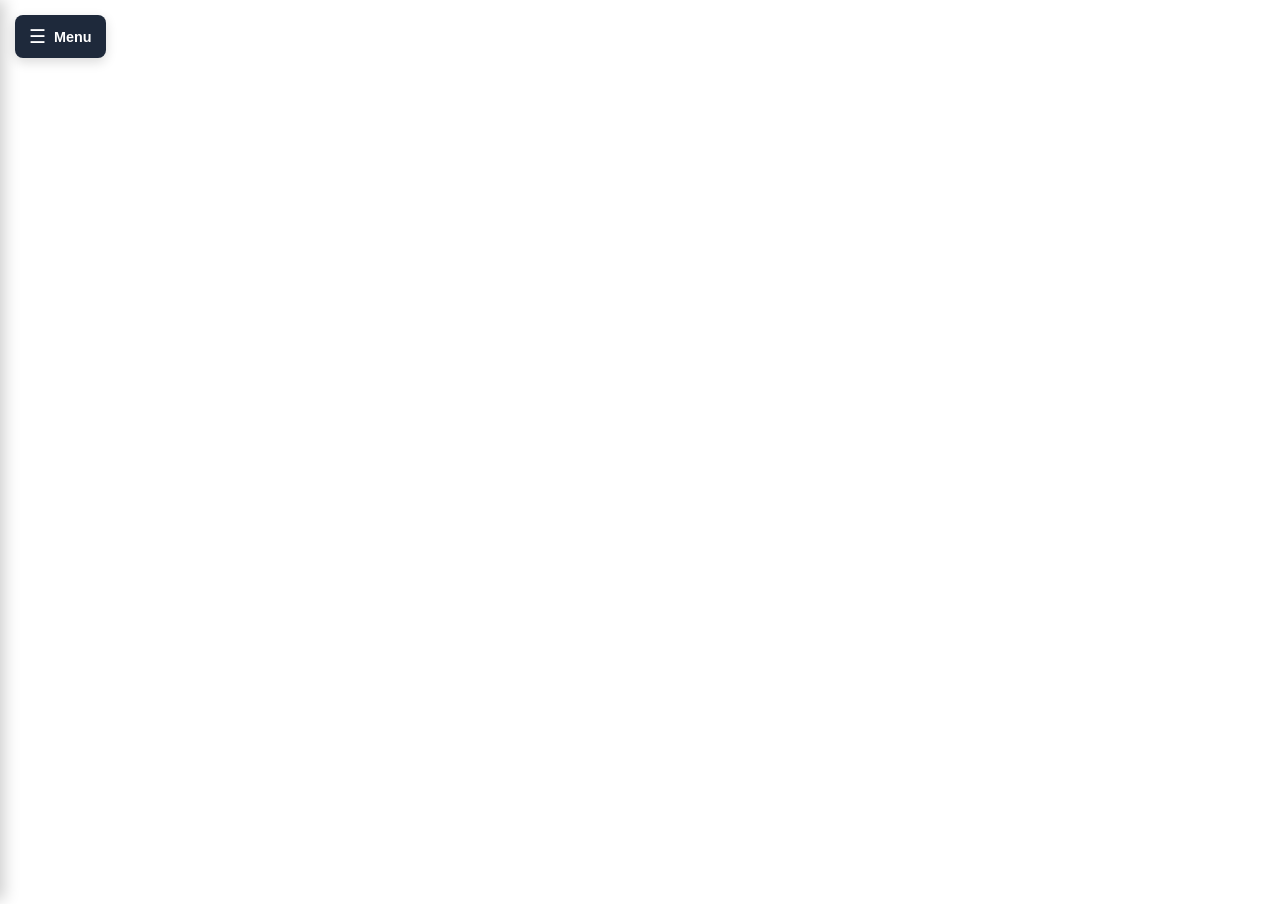
==== index.html @ ce65e7d9 "v1" ====
<!DOCTYPE html>
<html lang="nl">
    <head>
    <meta charset="UTF-8">
    <meta name="viewport" content="width=device-width, initial-scale=1.0">
    <title>Onderwijs Hub</title>
    <style>
        * {
        box-sizing: border-box;
        margin: 0;
        padding: 0;
        }
        body, html {
        width: 100%;
        height: 100%;
        font-family: system-ui, -apple-system, sans-serif;
        overflow: hidden; /* Voorkomt dubbele scrollbalken */
        }

        /* Floating Hamburger Button */
        .menu-toggle {
        position: fixed;
        top: 15px;
        left: 15px;
        z-index: 1000; /* Zorgt dat de knop ALTIJD boven de iframe zweeft */
        background-color: #1e293b;
        color: #fff;
        border: none;
        padding: 10px 14px;
        border-radius: 8px;
        cursor: pointer;
        box-shadow: 0 4px 12px rgba(0,0,0,0.15);
        font-size: 1.2rem;
        display: flex;
        align-items: center;
        gap: 8px;
        transition: background 0.2s ease;
        }
        .menu-toggle:hover {
        background-color: #334155;
        }

        /* Off-Canvas Navigation Sidebar */
        .sidebar {
        position: fixed;
        top: 0;
        left: -280px; /* Verborgen buiten beeld */
        width: 280px;
        height: 100%;
        background-color: #0f172a;
        color: #fff;
        z-index: 999;
        transition: left 0.3s ease;
        padding: 70px 20px 20px 20px;
        box-shadow: 4px 0 15px rgba(0,0,0,0.2);
        }
        .sidebar.open {
        left: 0; /* Schuift in beeld */
        }

        .sidebar h2 {
        font-size: 1.2rem;
        margin-bottom: 20px;
        color: #94a3b8;
        text-transform: uppercase;
        letter-spacing: 1px;
        }

        .sidebar ul {
        list-style: none;
        }

        .sidebar li {
        margin-bottom: 12px;
        }

        .sidebar a {
        color: #f8fafc;
        text-decoration: none;
        font-size: 1.05rem;
        display: block;
        padding: 8px 12px;
        border-radius: 6px;
        transition: background 0.2s ease;
        }

        .sidebar a:hover, .sidebar a.active {
        background-color: #1e293b;
        color: #38bdf8;
        }

        /* Iframe Container */
        .content-frame {
        width: 100%;
        height: 100vh;
        border: none;
        }
    </style>
    </head>
    <body>

    <!-- Hamburger Button -->
    <button class="menu-toggle" id="menuBtn" aria-label="Menu openen">
        ☰ <span style="font-size: 0.9rem; font-weight: 600;">Menu</span>
    </button>

    <!-- Sidebar Navigatie -->
    <nav class="sidebar" id="sidebar">
        <h2>Onderwijs Hub</h2>
        <ul id="navList">
        <!-- Links worden dynamisch ingeladen via JavaScript -->
        </ul>
    </nav>

    <!-- Viewer Iframe -->
    <iframe id="mainViewer" class="content-frame" src="" title="Onderwijs Content"></iframe>

    <script>
        // 1. Beheer hier al je pagina's en tijdlijnen eenvoudig!
        const pages = [
        {
            title: "Muziekgeschiedenis",
            url: "https://cdn.knightlab.com/libs/timeline3/latest/embed/index.html?source=1cWqGtYuJrFkoTHvczyFmjTEz_2jFiRf_8d0-5_h_2tM"
        },
        {
            title: "Cultuurgeschiedenis",
            url: "https://cdn.knightlab.com/libs/timeline3/latest/embed/index.html?source=EXAMPLE_2"
        },
        {
            title: "Kunststromingen",
            url: "https://cdn.knightlab.com/libs/timeline3/latest/embed/index.html?source=EXAMPLE_3"
        }
        ];

        const sidebar = document.getElementById('sidebar');
        const menuBtn = document.getElementById('menuBtn');
        const navList = document.getElementById('navList');
        const mainViewer = document.getElementById('mainViewer');

        // 2. Navigatiemenu opbouwen
        function buildMenu() {
        navList.innerHTML = '';
        pages.forEach((page, index) => {
            const li = document.createElement('li');
            const a = document.createElement('a');
            a.textContent = page.title;
            a.href = "#";
            if (index === 0) a.classList.add('active');

            a.addEventListener('click', (e) => {
            e.preventDefault();
            loadPage(page.url, a);
            sidebar.classList.remove('open'); // Sluit menu na selectie
            });

            li.appendChild(a);
            navList.appendChild(li);
        });

        // Laad standaard de eerste pagina in
        if (pages.length > 0) {
            mainViewer.src = pages[0].url;
        }
        }

        // 3. Pagina/Iframe wisselen
        function loadPage(url, activeLink) {
        mainViewer.src = url;
        document.querySelectorAll('.sidebar a').forEach(link => link.classList.remove('active'));
        activeLink.classList.add('active');
        }

        // 4. Hamburger menu toggle
        menuBtn.addEventListener('click', () => {
        sidebar.classList.toggle('open');
        });

        buildMenu();
    </script>
    </body>
</html>
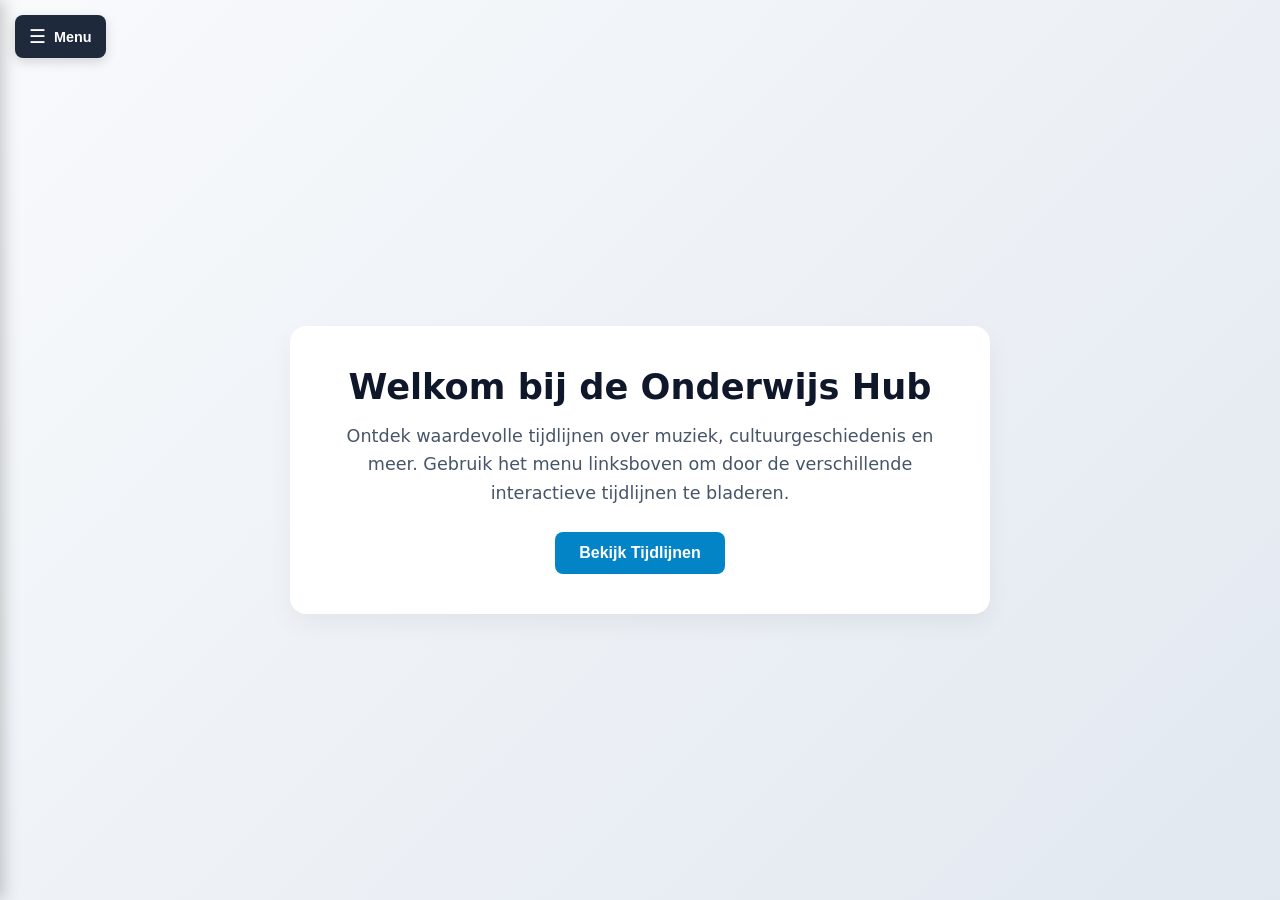
==== commit fccfa206: "v2.0" ====
--- a/index.html
+++ b/index.html
@@ -14,7 +14,7 @@
         width: 100%;
         height: 100%;
         font-family: system-ui, -apple-system, sans-serif;
-        overflow: hidden; /* Voorkomt dubbele scrollbalken */
+        overflow: hidden;
         }
 
         /* Floating Hamburger Button */
@@ -22,7 +22,7 @@
         position: fixed;
         top: 15px;
         left: 15px;
-        z-index: 1000; /* Zorgt dat de knop ALTIJD boven de iframe zweeft */
+        z-index: 1000;
         background-color: #1e293b;
         color: #fff;
         border: none;
@@ -44,7 +44,7 @@
         .sidebar {
         position: fixed;
         top: 0;
-        left: -280px; /* Verborgen buiten beeld */
+        left: -280px;
         width: 280px;
         height: 100%;
         background-color: #0f172a;
@@ -55,7 +55,7 @@
         box-shadow: 4px 0 15px rgba(0,0,0,0.2);
         }
         .sidebar.open {
-        left: 0; /* Schuift in beeld */
+        left: 0;
         }
 
         .sidebar h2 {
@@ -89,11 +89,73 @@
         color: #38bdf8;
         }
 
-        /* Iframe Container */
+        /* Viewer Container (Kan iframe of home-content zijn) */
+        .content-container {
+        width: 100%;
+        height: 100vh;
+        border: none;
+        position: absolute;
+        top: 0;
+        left: 0;
+        }
+
         .content-frame {
         width: 100%;
-        height: 100vh;
-        border: none;
+        height: 100%;
+        border: none;
+        display: none;
+        }
+        .content-frame.active {
+        display: block;
+        }
+
+        /* Stijl voor de Homepagina */
+        .home-view {
+        width: 100%;
+        height: 100%;
+        padding: 80px 20px 40px 20px;
+        display: none;
+        flex-direction: column;
+        align-items: center;
+        justify-content: center;
+        background: linear-gradient(135deg, #f8fafc 0%, #e2e8f0 100%);
+        overflow-y: auto;
+        text-align: center;
+        }
+        .home-view.active {
+        display: flex;
+        }
+        .home-card {
+        max-width: 700px;
+        background: #ffffff;
+        padding: 40px;
+        border-radius: 16px;
+        box-shadow: 0 10px 25px rgba(0,0,0,0.05);
+        }
+        .home-card h1 {
+        font-size: 2.2rem;
+        color: #0f172a;
+        margin-bottom: 15px;
+        }
+        .home-card p {
+        font-size: 1.1rem;
+        color: #475569;
+        line-height: 1.6;
+        margin-bottom: 25px;
+        }
+        .home-btn {
+        background-color: #0284c7;
+        color: white;
+        border: none;
+        padding: 12px 24px;
+        font-size: 1rem;
+        border-radius: 8px;
+        cursor: pointer;
+        font-weight: 600;
+        transition: background 0.2s;
+        }
+        .home-btn:hover {
+        background-color: #0369a1;
         }
     </style>
     </head>
@@ -108,38 +170,56 @@
     <nav class="sidebar" id="sidebar">
         <h2>Onderwijs Hub</h2>
         <ul id="navList">
-        <!-- Links worden dynamisch ingeladen via JavaScript -->
+        <!-- Dynamisch gevuld -->
         </ul>
     </nav>
 
-    <!-- Viewer Iframe -->
-    <iframe id="mainViewer" class="content-frame" src="" title="Onderwijs Content"></iframe>
+    <!-- Content Omgeving -->
+    <div class="content-container" id="contentContainer">
+        
+        <!-- Homepagina View -->
+        <div class="home-view active" id="homeView">
+        <div class="home-card">
+            <h1>Welkom bij de Onderwijs Hub</h1>
+            <p>Ontdek waardevolle tijdlijnen over muziek, cultuurgeschiedenis en meer. Gebruik het menu linksboven om door de verschillende interactieve tijdlijnen te bladeren.</p>
+            <button class="home-btn" id="startBtn">Bekijk Tijdlijnen</button>
+        </div>
+        </div>
+
+        <!-- Dynamische Iframe Views komen hier -->
+    </div>
 
     <script>
-        // 1. Beheer hier al je pagina's en tijdlijnen eenvoudig!
+        // Definieer hier je pagina's (de eerste kan de home zijn of we voegen home los toe)
         const pages = [
         {
+            title: "🏠 Home",
+            type: "home"
+        },
+        {
             title: "Muziekgeschiedenis",
+            type: "iframe",
             url: "https://cdn.knightlab.com/libs/timeline3/latest/embed/index.html?source=1cWqGtYuJrFkoTHvczyFmjTEz_2jFiRf_8d0-5_h_2tM"
         },
         {
             title: "Cultuurgeschiedenis",
+            type: "iframe",
             url: "https://cdn.knightlab.com/libs/timeline3/latest/embed/index.html?source=EXAMPLE_2"
-        },
-        {
-            title: "Kunststromingen",
-            url: "https://cdn.knightlab.com/libs/timeline3/latest/embed/index.html?source=EXAMPLE_3"
         }
         ];
 
         const sidebar = document.getElementById('sidebar');
         const menuBtn = document.getElementById('menuBtn');
         const navList = document.getElementById('navList');
-        const mainViewer = document.getElementById('mainViewer');
-
-        // 2. Navigatiemenu opbouwen
+        const contentContainer = document.getElementById('contentContainer');
+        const homeView = document.getElementById('homeView');
+        const startBtn = document.getElementById('startBtn');
+
+        let iframeElements = {};
+
         function buildMenu() {
         navList.innerHTML = '';
+        
         pages.forEach((page, index) => {
             const li = document.createElement('li');
             const a = document.createElement('a');
@@ -147,30 +227,56 @@
             a.href = "#";
             if (index === 0) a.classList.add('active');
 
+            // Maak iframe aan als het geen home is
+            let iframe = null;
+            if (page.type === 'iframe') {
+            iframe = document.createElement('iframe');
+            iframe.src = page.url;
+            iframe.className = 'content-frame';
+            contentContainer.appendChild(iframe);
+            iframeElements[index] = iframe;
+            }
+
             a.addEventListener('click', (e) => {
             e.preventDefault();
-            loadPage(page.url, a);
-            sidebar.classList.remove('open'); // Sluit menu na selectie
+            switchView(index, a);
+            sidebar.classList.remove('open');
             });
 
             li.appendChild(a);
             navList.appendChild(li);
         });
-
-        // Laad standaard de eerste pagina in
-        if (pages.length > 0) {
-            mainViewer.src = pages[0].url;
-        }
-        }
-
-        // 3. Pagina/Iframe wisselen
-        function loadPage(url, activeLink) {
-        mainViewer.src = url;
+        }
+
+        function switchView(index, activeLink) {
+        // Verberg home
+        homeView.classList.remove('active');
+        
+        // Verberg alle iframes
+        Object.values(iframeElements).forEach(frame => frame.classList.remove('active'));
+
+        // Zet actieve link goed
         document.querySelectorAll('.sidebar a').forEach(link => link.classList.remove('active'));
         activeLink.classList.add('active');
-        }
-
-        // 4. Hamburger menu toggle
+
+        // Toon de geselecteerde view
+        if (pages[index].type === 'home') {
+            homeView.classList.add('active');
+        } else if (iframeElements[index]) {
+            iframeElements[index].classList.add('active');
+        }
+        }
+
+        // Start-knop op de homepagina
+        startBtn.addEventListener('click', () => {
+        // Pak de eerste iframe link uit het menu (index 1)
+        const firstIframeLink = navList.querySelectorAll('a')[1];
+        if (firstIframeLink) {
+            firstIframeLink.click();
+        }
+        });
+
+        // Toggle menu
         menuBtn.addEventListener('click', () => {
         sidebar.classList.toggle('open');
         });
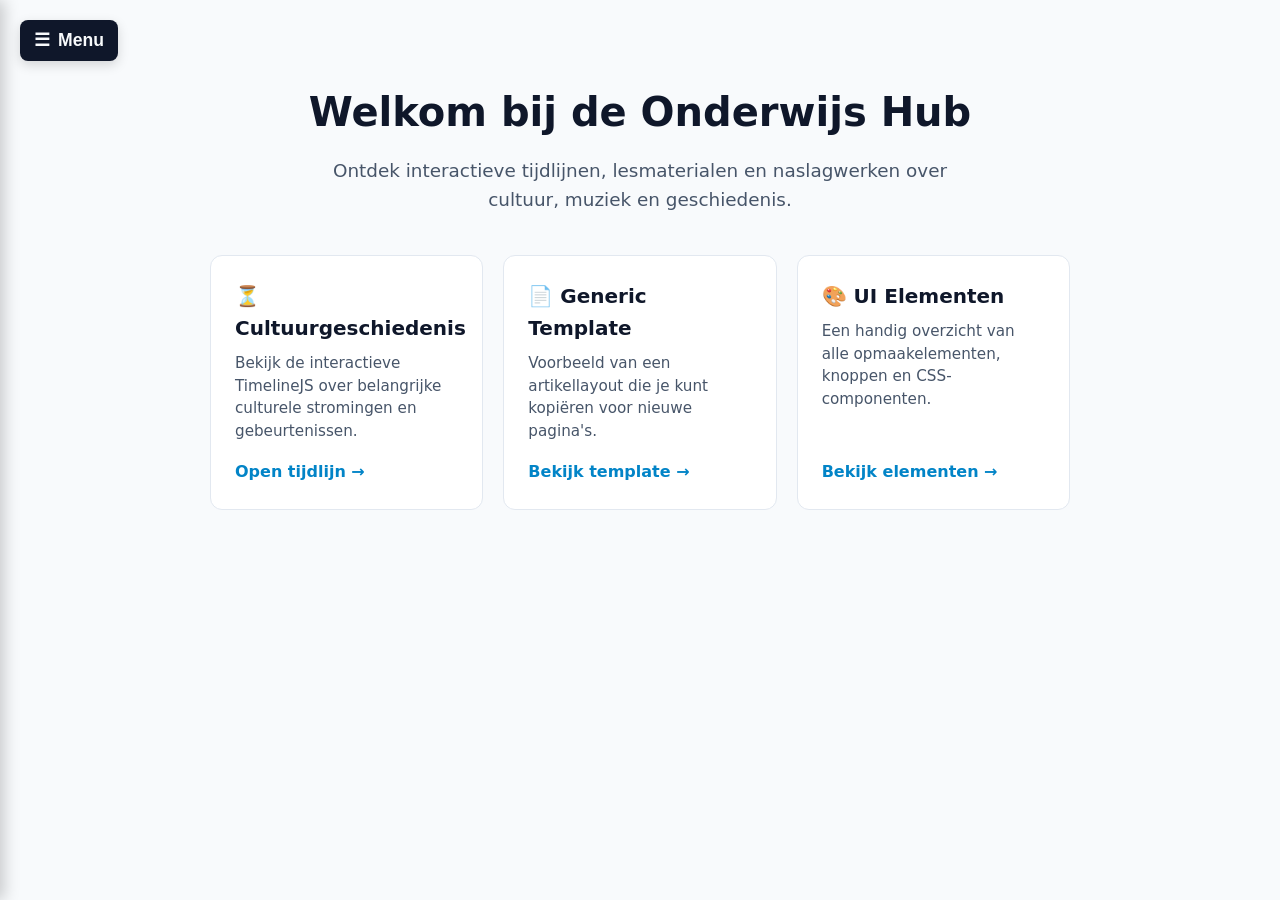
==== commit 7081a9e3: "v3.0" ====
--- a/index.html
+++ b/index.html
@@ -3,285 +3,157 @@
     <head>
     <meta charset="UTF-8">
     <meta name="viewport" content="width=device-width, initial-scale=1.0">
-    <title>Onderwijs Hub</title>
+    <title>Home - Onderwijs Hub</title>
+    <link rel="stylesheet" href="css/main.css">
     <style>
-        * {
-        box-sizing: border-box;
-        margin: 0;
-        padding: 0;
-        }
-        body, html {
-        width: 100%;
-        height: 100%;
-        font-family: system-ui, -apple-system, sans-serif;
-        overflow: hidden;
+        /* Specifieke stijlen voor de homepagina tegels/cards */
+        .hero {
+        text-align: center;
+        margin-bottom: 40px;
         }
 
-        /* Floating Hamburger Button */
-        .menu-toggle {
-        position: fixed;
-        top: 15px;
-        left: 15px;
-        z-index: 1000;
-        background-color: #1e293b;
-        color: #fff;
-        border: none;
-        padding: 10px 14px;
-        border-radius: 8px;
-        cursor: pointer;
-        box-shadow: 0 4px 12px rgba(0,0,0,0.15);
-        font-size: 1.2rem;
-        display: flex;
-        align-items: center;
-        gap: 8px;
-        transition: background 0.2s ease;
-        }
-        .menu-toggle:hover {
-        background-color: #334155;
-        }
-
-        /* Off-Canvas Navigation Sidebar */
-        .sidebar {
-        position: fixed;
-        top: 0;
-        left: -280px;
-        width: 280px;
-        height: 100%;
-        background-color: #0f172a;
-        color: #fff;
-        z-index: 999;
-        transition: left 0.3s ease;
-        padding: 70px 20px 20px 20px;
-        box-shadow: 4px 0 15px rgba(0,0,0,0.2);
-        }
-        .sidebar.open {
-        left: 0;
-        }
-
-        .sidebar h2 {
-        font-size: 1.2rem;
-        margin-bottom: 20px;
-        color: #94a3b8;
-        text-transform: uppercase;
-        letter-spacing: 1px;
-        }
-
-        .sidebar ul {
-        list-style: none;
-        }
-
-        .sidebar li {
+        .hero h1 {
+        font-size: 2.5rem;
+        color: var(--text-main);
         margin-bottom: 12px;
         }
 
-        .sidebar a {
-        color: #f8fafc;
-        text-decoration: none;
-        font-size: 1.05rem;
-        display: block;
-        padding: 8px 12px;
-        border-radius: 6px;
-        transition: background 0.2s ease;
+        .hero p {
+        font-size: 1.15rem;
+        color: var(--text-muted);
+        max-width: 650px;
+        margin: 0 auto;
         }
 
-        .sidebar a:hover, .sidebar a.active {
-        background-color: #1e293b;
-        color: #38bdf8;
+        .grid {
+        display: grid;
+        grid-template-columns: repeat(auto-fit, minmax(260px, 1fr));
+        gap: 20px;
+        margin-top: 30px;
         }
 
-        /* Viewer Container (Kan iframe of home-content zijn) */
-        .content-container {
-        width: 100%;
-        height: 100vh;
-        border: none;
-        position: absolute;
-        top: 0;
-        left: 0;
+        .card {
+        background-color: var(--card-bg);
+        border: 1px solid #e2e8f0;
+        border-radius: 12px;
+        padding: 24px;
+        text-decoration: none;
+        color: inherit;
+        transition: transform 0.2s ease, box-shadow 0.2s ease;
+        display: flex;
+        flex-direction: column;
+        justify-content: space-between;
         }
 
-        .content-frame {
-        width: 100%;
-        height: 100%;
-        border: none;
-        display: none;
-        }
-        .content-frame.active {
-        display: block;
+        .card:hover {
+        transform: translateY(-4px);
+        box-shadow: 0 10px 20px rgba(0, 0, 0, 0.06);
         }
 
-        /* Stijl voor de Homepagina */
-        .home-view {
-        width: 100%;
-        height: 100%;
-        padding: 80px 20px 40px 20px;
-        display: none;
-        flex-direction: column;
+        .card h3 {
+        font-size: 1.25rem;
+        color: var(--text-main);
+        margin-bottom: 8px;
+        }
+
+        .card p {
+        font-size: 0.95rem;
+        color: var(--text-muted);
+        line-height: 1.5;
+        }
+
+        .card-link {
+        margin-top: 16px;
+        font-weight: 600;
+        color: var(--primary);
+        display: flex;
         align-items: center;
-        justify-content: center;
-        background: linear-gradient(135deg, #f8fafc 0%, #e2e8f0 100%);
-        overflow-y: auto;
-        text-align: center;
-        }
-        .home-view.active {
-        display: flex;
-        }
-        .home-card {
-        max-width: 700px;
-        background: #ffffff;
-        padding: 40px;
-        border-radius: 16px;
-        box-shadow: 0 10px 25px rgba(0,0,0,0.05);
-        }
-        .home-card h1 {
-        font-size: 2.2rem;
-        color: #0f172a;
-        margin-bottom: 15px;
-        }
-        .home-card p {
-        font-size: 1.1rem;
-        color: #475569;
-        line-height: 1.6;
-        margin-bottom: 25px;
-        }
-        .home-btn {
-        background-color: #0284c7;
-        color: white;
-        border: none;
-        padding: 12px 24px;
-        font-size: 1rem;
-        border-radius: 8px;
-        cursor: pointer;
-        font-weight: 600;
-        transition: background 0.2s;
-        }
-        .home-btn:hover {
-        background-color: #0369a1;
+        gap: 6px;
         }
     </style>
     </head>
     <body>
 
-    <!-- Hamburger Button -->
-    <button class="menu-toggle" id="menuBtn" aria-label="Menu openen">
-        ☰ <span style="font-size: 0.9rem; font-weight: 600;">Menu</span>
-    </button>
+    <!-- Hoofdcontent van de Homepagina -->
+    <main class="page-container">
+        
+        <section class="hero">
+        <h1>Welkom bij de Onderwijs Hub</h1>
+        <p>Ontdek interactieve tijdlijnen, lesmaterialen en naslagwerken over cultuur, muziek en geschiedenis.</p>
+        </section>
 
-    <!-- Sidebar Navigatie -->
-    <nav class="sidebar" id="sidebar">
-        <h2>Onderwijs Hub</h2>
-        <ul id="navList">
-        <!-- Dynamisch gevuld -->
-        </ul>
-    </nav>
+        <!-- Grid met snelkoppelingen naar je pagina's -->
+        <section class="grid">
+        
+        <a href="cultges.html" class="card">
+            <div>
+            <h3>⏳ Cultuurgeschiedenis</h3>
+            <p>Bekijk de interactieve TimelineJS over belangrijke culturele stromingen en gebeurtenissen.</p>
+            </div>
+            <span class="card-link">Open tijdlijn &rarr;</span>
+        </a>
 
-    <!-- Content Omgeving -->
-    <div class="content-container" id="contentContainer">
-        
-        <!-- Homepagina View -->
-        <div class="home-view active" id="homeView">
-        <div class="home-card">
-            <h1>Welkom bij de Onderwijs Hub</h1>
-            <p>Ontdek waardevolle tijdlijnen over muziek, cultuurgeschiedenis en meer. Gebruik het menu linksboven om door de verschillende interactieve tijdlijnen te bladeren.</p>
-            <button class="home-btn" id="startBtn">Bekijk Tijdlijnen</button>
-        </div>
-        </div>
+        <a href="template.html" class="card">
+            <div>
+            <h3>📄 Generic Template</h3>
+            <p>Voorbeeld van een artikellayout die je kunt kopiëren voor nieuwe pagina's.</p>
+            </div>
+            <span class="card-link">Bekijk template &rarr;</span>
+        </a>
 
-        <!-- Dynamische Iframe Views komen hier -->
-    </div>
+        <a href="elementen.html" class="card">
+            <div>
+            <h3>🎨 UI Elementen</h3>
+            <p>Een handig overzicht van alle opmaakelementen, knoppen en CSS-componenten.</p>
+            </div>
+            <span class="card-link">Bekijk elementen &rarr;</span>
+        </a>
 
+        </section>
+
+    </main>
+
+    <!-- Hamburger Navigatie Script -->
     <script>
-        // Definieer hier je pagina's (de eerste kan de home zijn of we voegen home los toe)
-        const pages = [
-        {
-            title: "🏠 Home",
-            type: "home"
-        },
-        {
-            title: "Muziekgeschiedenis",
-            type: "iframe",
-            url: "https://cdn.knightlab.com/libs/timeline3/latest/embed/index.html?source=1cWqGtYuJrFkoTHvczyFmjTEz_2jFiRf_8d0-5_h_2tM"
-        },
-        {
-            title: "Cultuurgeschiedenis",
-            type: "iframe",
-            url: "https://cdn.knightlab.com/libs/timeline3/latest/embed/index.html?source=EXAMPLE_2"
-        }
+        // 1. Beheer hier centraal de links in het hamburger-menu
+        const menuLinks = [
+        { label: "🏠 Home", url: "index.html" },
+        { label: "⏳ Cultuurgeschiedenis", url: "cultges.html" },
+        { label: "📄 Generic Template", url: "template.html" },
+        { label: "🎨 UI Elementen", url: "elementen.html" }
         ];
 
+        // 2. Bepaal welke pagina nu actief is (voor het markeren van de actieve link)
+        const currentPath = window.location.pathname.split("/").pop() || "index.html";
+
+        // 3. Bouw de HTML voor het menu op
+        const menuItemsHTML = menuLinks.map(link => {
+        const isActive = link.url === currentPath ? 'class="active"' : '';
+        return `<li><a href="${link.url}" ${isActive}>${link.label}</a></li>`;
+        }).join("");
+
+        const navigationHTML = `
+        <button class="menu-toggle" id="menuBtn" aria-label="Menu openen">
+            ☰ <span>Menu</span>
+        </button>
+        <nav class="sidebar" id="sidebar">
+            <h2>Onderwijs Hub</h2>
+            <ul>
+            ${menuItemsHTML}
+            </ul>
+        </nav>
+        `;
+
+        // 4. Injecteer het menu bovenaan de pagina
+        document.body.insertAdjacentHTML('afterbegin', navigationHTML);
+
+        // 5. Toggle event voor de sidebar
+        const menuBtn = document.getElementById('menuBtn');
         const sidebar = document.getElementById('sidebar');
-        const menuBtn = document.getElementById('menuBtn');
-        const navList = document.getElementById('navList');
-        const contentContainer = document.getElementById('contentContainer');
-        const homeView = document.getElementById('homeView');
-        const startBtn = document.getElementById('startBtn');
 
-        let iframeElements = {};
-
-        function buildMenu() {
-        navList.innerHTML = '';
-        
-        pages.forEach((page, index) => {
-            const li = document.createElement('li');
-            const a = document.createElement('a');
-            a.textContent = page.title;
-            a.href = "#";
-            if (index === 0) a.classList.add('active');
-
-            // Maak iframe aan als het geen home is
-            let iframe = null;
-            if (page.type === 'iframe') {
-            iframe = document.createElement('iframe');
-            iframe.src = page.url;
-            iframe.className = 'content-frame';
-            contentContainer.appendChild(iframe);
-            iframeElements[index] = iframe;
-            }
-
-            a.addEventListener('click', (e) => {
-            e.preventDefault();
-            switchView(index, a);
-            sidebar.classList.remove('open');
-            });
-
-            li.appendChild(a);
-            navList.appendChild(li);
-        });
-        }
-
-        function switchView(index, activeLink) {
-        // Verberg home
-        homeView.classList.remove('active');
-        
-        // Verberg alle iframes
-        Object.values(iframeElements).forEach(frame => frame.classList.remove('active'));
-
-        // Zet actieve link goed
-        document.querySelectorAll('.sidebar a').forEach(link => link.classList.remove('active'));
-        activeLink.classList.add('active');
-
-        // Toon de geselecteerde view
-        if (pages[index].type === 'home') {
-            homeView.classList.add('active');
-        } else if (iframeElements[index]) {
-            iframeElements[index].classList.add('active');
-        }
-        }
-
-        // Start-knop op de homepagina
-        startBtn.addEventListener('click', () => {
-        // Pak de eerste iframe link uit het menu (index 1)
-        const firstIframeLink = navList.querySelectorAll('a')[1];
-        if (firstIframeLink) {
-            firstIframeLink.click();
-        }
-        });
-
-        // Toggle menu
         menuBtn.addEventListener('click', () => {
         sidebar.classList.toggle('open');
         });
-
-        buildMenu();
     </script>
     </body>
 </html>
--- a/css/main.css
+++ b/css/main.css
@@ -0,0 +1,106 @@
+@import url('colors.css');
+
+* {
+  box-sizing: border-box;
+  margin: 0;
+  padding: 0;
+}
+
+body {
+  font-family: system-ui, -apple-system, sans-serif;
+  background-color: var(--bg-color);
+  color: var(--text-main);
+  line-height: 1.6;
+}
+
+/* Hamburger Knop */
+.menu-toggle {
+  position: fixed;
+  top: 20px;
+  left: 20px;
+  z-index: 1000;
+  background-color: var(--sidebar-bg);
+  color: var(--sidebar-text);
+  border: none;
+  padding: 10px 14px;
+  border-radius: 8px;
+  cursor: pointer;
+  box-shadow: 0 4px 12px rgba(0,0,0,0.15);
+  font-size: 1.1rem;
+  font-weight: 600;
+  display: flex;
+  align-items: center;
+  gap: 8px;
+}
+.menu-toggle:hover {
+  background-color: var(--sidebar-hover);
+}
+
+/* Sidebar Navigatie */
+.sidebar {
+  position: fixed;
+  top: 0;
+  left: -280px;
+  width: 280px;
+  height: 100%;
+  background-color: var(--sidebar-bg);
+  color: var(--sidebar-text);
+  z-index: 999;
+  transition: left 0.3s ease;
+  padding: 80px 20px 20px 20px;
+  box-shadow: 4px 0 15px rgba(0,0,0,0.2);
+}
+.sidebar.open {
+  left: 0;
+}
+.sidebar h2 {
+  font-size: 1.1rem;
+  margin-bottom: 20px;
+  color: #94a3b8;
+  text-transform: uppercase;
+  letter-spacing: 1px;
+}
+.sidebar ul {
+  list-style: none;
+}
+.sidebar li {
+  margin-bottom: 10px;
+}
+.sidebar a {
+  color: var(--sidebar-text);
+  text-decoration: none;
+  font-size: 1rem;
+  display: block;
+  padding: 8px 12px;
+  border-radius: 6px;
+  transition: background 0.2s;
+}
+.sidebar a:hover {
+  background-color: var(--sidebar-hover);
+  color: var(--sidebar-active);
+}
+.sidebar a.active {
+  background-color: var(--sidebar-hover);
+  color: var(--sidebar-active);
+  font-weight: 600;
+}
+
+/* Layout containers */
+.page-container {
+  max-width: 900px;
+  margin: 0 auto;
+  padding: 80px 20px 40px 20px;
+}
+
+/* Voor Iframe pagina's (vult het hele scherm) */
+.iframe-container {
+  width: 100vw;
+  height: 100vh;
+  border: none;
+  padding-top: 0;
+}
+iframe {
+  width: 100%;
+  height: 100%;
+  border: none;
+}
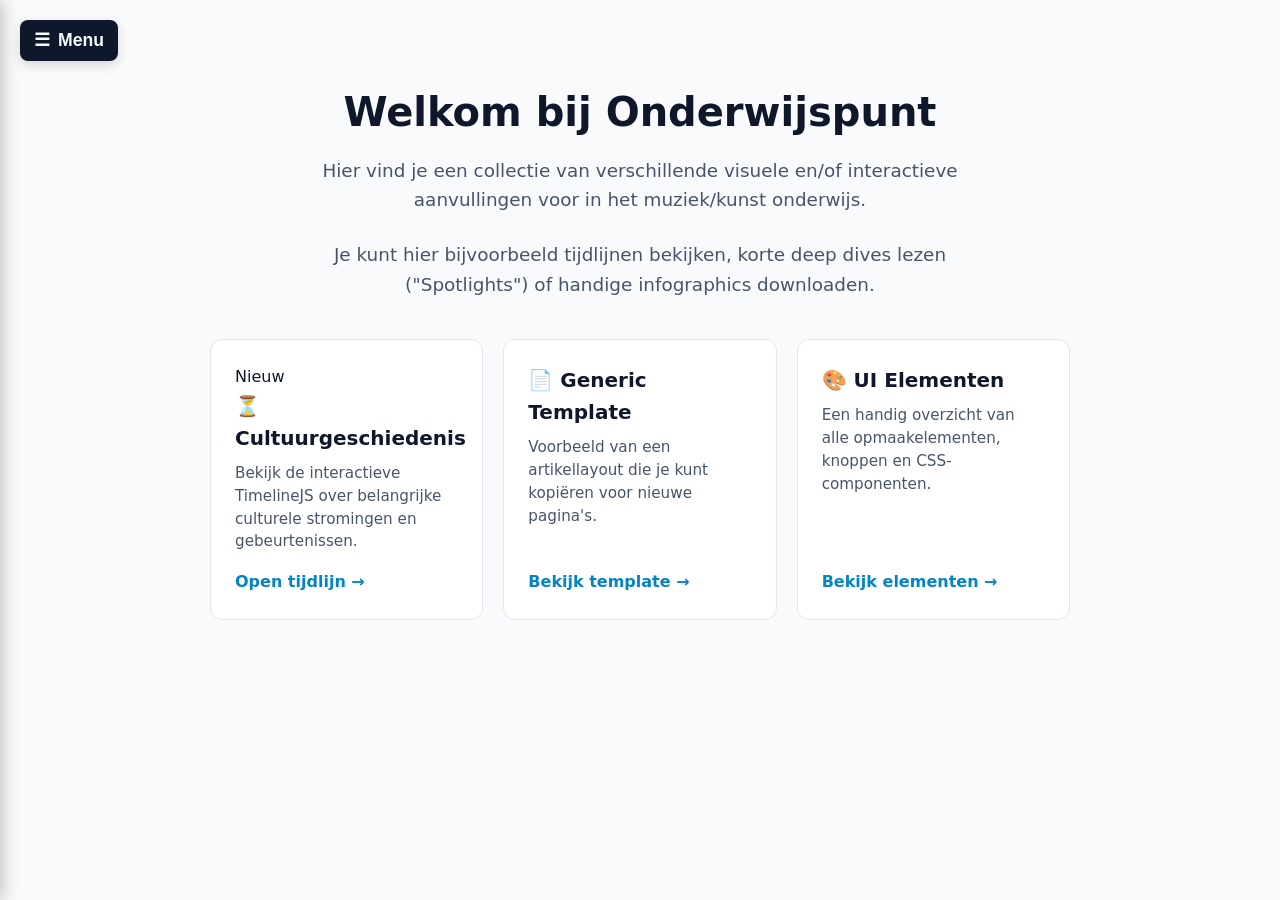
==== commit 476ff464: "v3.2" ====
--- a/index.html
+++ b/index.html
@@ -3,7 +3,7 @@
     <head>
     <meta charset="UTF-8">
     <meta name="viewport" content="width=device-width, initial-scale=1.0">
-    <title>Home - Onderwijs Hub</title>
+    <title>Home - Onderwijspunt</title>
     <link rel="stylesheet" href="css/main.css">
     <style>
         /* Specifieke stijlen voor de homepagina tegels/cards */
@@ -78,8 +78,9 @@
     <main class="page-container">
         
         <section class="hero">
-        <h1>Welkom bij de Onderwijs Hub</h1>
-        <p>Ontdek interactieve tijdlijnen, lesmaterialen en naslagwerken over cultuur, muziek en geschiedenis.</p>
+        <h1>Welkom bij Onderwijspunt</h1>
+        <p>Hier vind je een collectie van verschillende visuele en/of interactieve aanvullingen voor in het muziek/kunst onderwijs.</p><br>
+        <p>Je kunt hier bijvoorbeeld tijdlijnen bekijken, korte deep dives lezen ("Spotlights") of handige infographics downloaden.</p>
         </section>
 
         <!-- Grid met snelkoppelingen naar je pagina's -->
@@ -87,6 +88,7 @@
         
         <a href="cultges.html" class="card">
             <div>
+            <span class="badge">Nieuw</span>
             <h3>⏳ Cultuurgeschiedenis</h3>
             <p>Bekijk de interactieve TimelineJS over belangrijke culturele stromingen en gebeurtenissen.</p>
             </div>
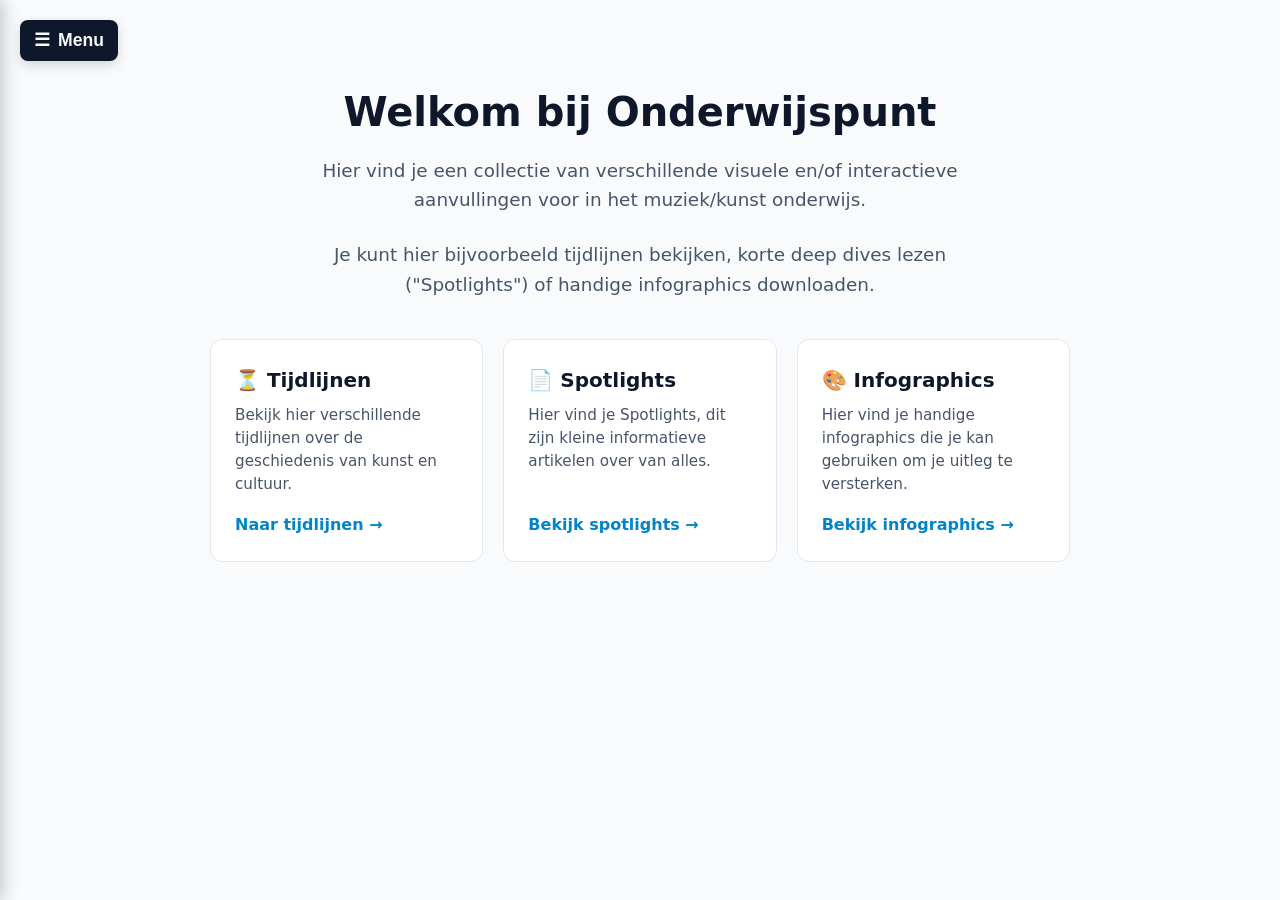
==== commit 69f9ea85: "v4.0" ====
--- a/index.html
+++ b/index.html
@@ -86,29 +86,28 @@
         <!-- Grid met snelkoppelingen naar je pagina's -->
         <section class="grid">
         
-        <a href="cultges.html" class="card">
+        <a href="page/tijdlijnen/" class="card">
             <div>
-            <span class="badge">Nieuw</span>
-            <h3>⏳ Cultuurgeschiedenis</h3>
-            <p>Bekijk de interactieve TimelineJS over belangrijke culturele stromingen en gebeurtenissen.</p>
+            <h3>⏳ Tijdlijnen</h3>
+            <p>Bekijk hier verschillende tijdlijnen over de geschiedenis van kunst en cultuur.</p>
             </div>
-            <span class="card-link">Open tijdlijn &rarr;</span>
+            <span class="card-link">Naar tijdlijnen &rarr;</span>
         </a>
 
-        <a href="template.html" class="card">
+        <a href="#" class="card">
             <div>
-            <h3>📄 Generic Template</h3>
-            <p>Voorbeeld van een artikellayout die je kunt kopiëren voor nieuwe pagina's.</p>
+            <h3>📄 Spotlights</h3>
+            <p>Hier vind je Spotlights, dit zijn kleine informatieve artikelen over van alles.</p>
             </div>
-            <span class="card-link">Bekijk template &rarr;</span>
+            <span class="card-link">Bekijk spotlights &rarr;</span>
         </a>
 
-        <a href="elementen.html" class="card">
+        <a href="#" class="card">
             <div>
-            <h3>🎨 UI Elementen</h3>
-            <p>Een handig overzicht van alle opmaakelementen, knoppen en CSS-componenten.</p>
+            <h3>🎨 Infographics</h3>
+            <p>Hier vind je handige infographics die je kan gebruiken om je uitleg te versterken.</p>
             </div>
-            <span class="card-link">Bekijk elementen &rarr;</span>
+            <span class="card-link">Bekijk infographics &rarr;</span>
         </a>
 
         </section>
@@ -120,9 +119,9 @@
         // 1. Beheer hier centraal de links in het hamburger-menu
         const menuLinks = [
         { label: "🏠 Home", url: "index.html" },
-        { label: "⏳ Cultuurgeschiedenis", url: "cultges.html" },
-        { label: "📄 Generic Template", url: "template.html" },
-        { label: "🎨 UI Elementen", url: "elementen.html" }
+        { label: "⏳ Tijdlijnen", url: "page/tijdlijnen/" },
+        { label: "📄 Spotlights", url: "#" },
+        { label: "🎨 Infographics", url: "#" }
         ];
 
         // 2. Bepaal welke pagina nu actief is (voor het markeren van de actieve link)
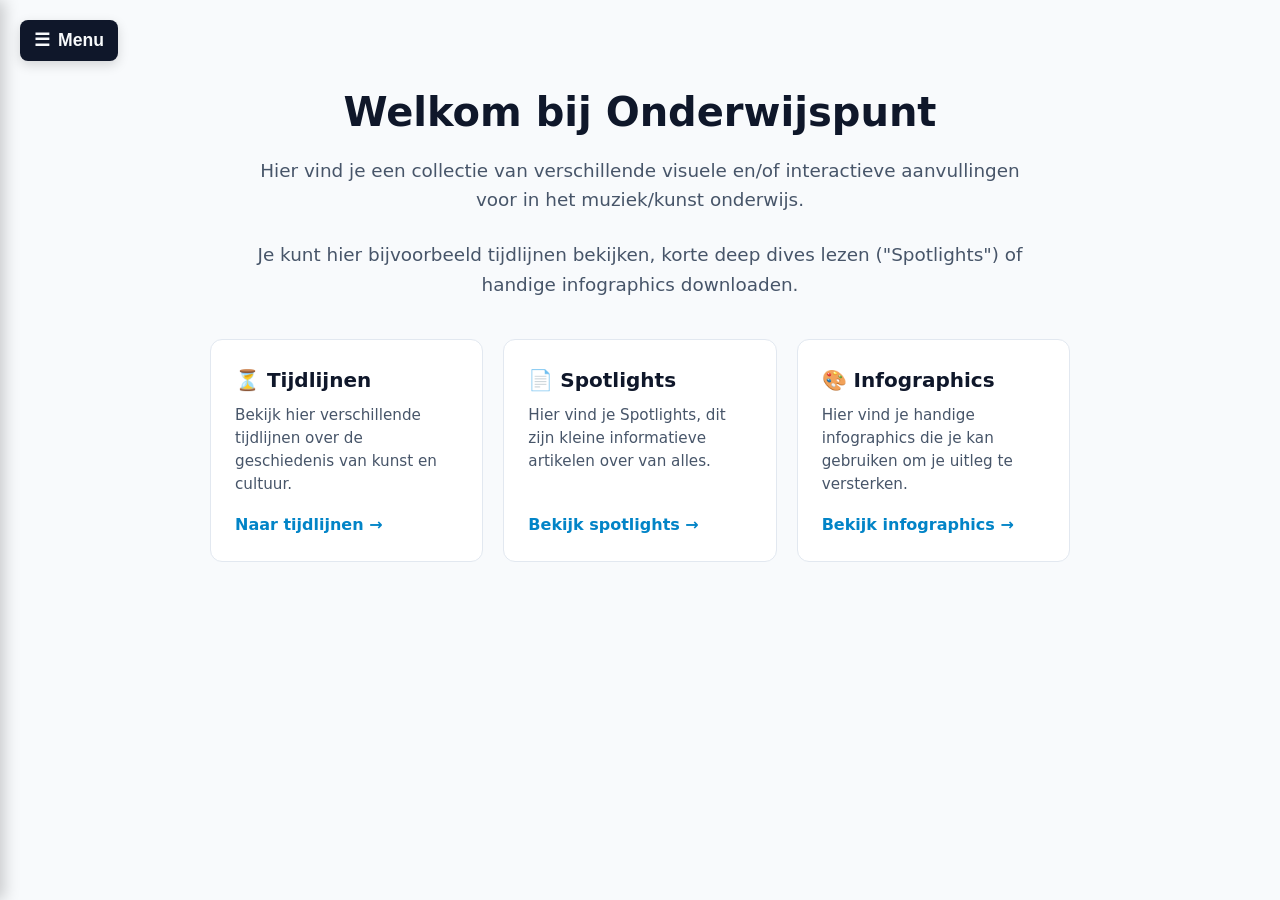
==== commit 3a4907c6: "v5.0" ====
--- a/index.html
+++ b/index.html
@@ -21,7 +21,7 @@
         .hero p {
         font-size: 1.15rem;
         color: var(--text-muted);
-        max-width: 650px;
+        max-width: 800px;
         margin: 0 auto;
         }
 
@@ -120,8 +120,8 @@
         const menuLinks = [
         { label: "🏠 Home", url: "index.html" },
         { label: "⏳ Tijdlijnen", url: "page/tijdlijnen/" },
-        { label: "📄 Spotlights", url: "#" },
-        { label: "🎨 Infographics", url: "#" }
+        { label: "📄 Spotlights", url: "page/spotlights/" },
+        { label: "🎨 Infographics", url: "page/infographics" }
         ];
 
         // 2. Bepaal welke pagina nu actief is (voor het markeren van de actieve link)
